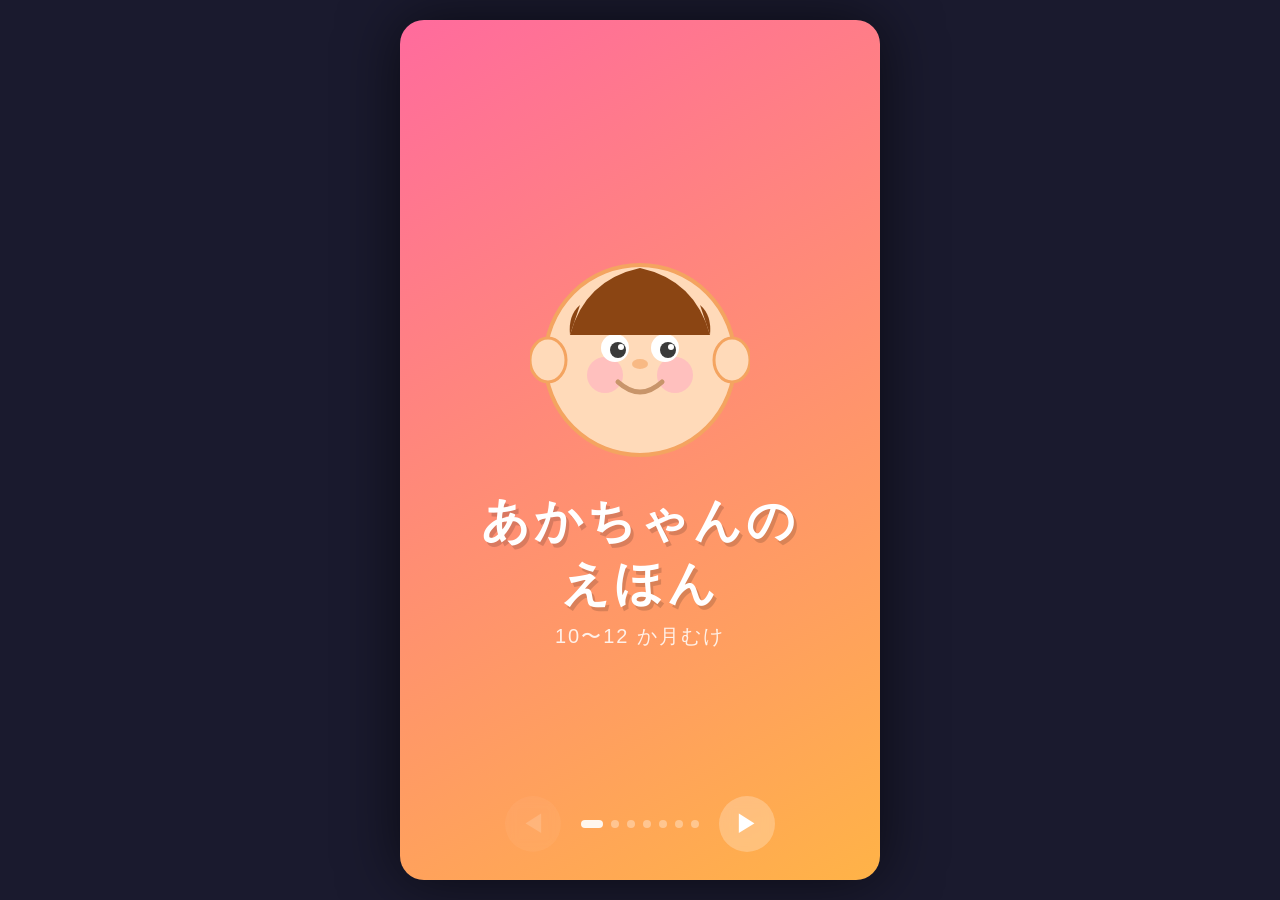
==== ehon.html @ 9839a502 "Add ehon as 4th game, 2x2 button grid" ====
<!DOCTYPE html>
<html lang="ja">
<head>
<meta charset="UTF-8">
<meta name="viewport" content="width=device-width, initial-scale=1.0, maximum-scale=1.0, user-scalable=no">
<title>あかちゃんのえほん</title>
<style>
  * { margin: 0; padding: 0; box-sizing: border-box; -webkit-tap-highlight-color: transparent; }

  body {
    font-family: 'Hiragino Maru Gothic Pro', 'Rounded Mplus 1c', sans-serif;
    background: #1a1a2e;
    display: flex;
    justify-content: center;
    align-items: center;
    min-height: 100vh;
    overflow: hidden;
    user-select: none;
  }

  .book-container {
    position: relative;
    width: 100vw;
    height: 100vh;
    max-width: 480px;
    max-height: 860px;
    margin: auto;
    overflow: hidden;
    border-radius: 0;
    box-shadow: 0 0 60px rgba(0,0,0,0.6);
  }

  @media (min-width: 500px) {
    .book-container {
      border-radius: 24px;
    }
  }

  /* ページ */
  .page {
    position: absolute;
    width: 100%;
    height: 100%;
    display: flex;
    flex-direction: column;
    align-items: center;
    justify-content: center;
    opacity: 0;
    pointer-events: none;
    transition: opacity 0.4s ease;
    padding: 20px;
  }

  .page.active {
    opacity: 1;
    pointer-events: all;
  }

  /* ========== ページ1：タイトル ========== */
  .page-title { background: linear-gradient(160deg, #FF6B9D 0%, #FFB347 50%, #FFE66D 100%); }

  .title-text {
    text-align: center;
    margin-top: 20px;
  }

  .title-main {
    font-size: clamp(28px, 8vw, 48px);
    font-weight: 900;
    color: #fff;
    text-shadow: 3px 4px 0px rgba(0,0,0,0.15);
    letter-spacing: 4px;
    line-height: 1.3;
  }

  .title-sub {
    font-size: clamp(14px, 4vw, 20px);
    color: rgba(255,255,255,0.85);
    margin-top: 8px;
    letter-spacing: 2px;
  }

  /* ========== SVGイラスト共通 ========== */
  .illustration {
    cursor: pointer;
    flex-shrink: 0;
    transition: transform 0.1s ease;
  }

  .illustration:active { transform: scale(0.95); }

  .illustration.bounce {
    animation: bounceAnim 0.5s cubic-bezier(0.36, 0.07, 0.19, 0.97);
  }

  @keyframes bounceAnim {
    0%   { transform: scale(1); }
    20%  { transform: scale(1.18) rotate(-3deg); }
    40%  { transform: scale(0.9) rotate(3deg); }
    60%  { transform: scale(1.1) rotate(-2deg); }
    80%  { transform: scale(0.97); }
    100% { transform: scale(1); }
  }

  .illustration.spin {
    animation: spinAnim 0.6s ease;
  }

  @keyframes spinAnim {
    0%   { transform: rotate(0deg) scale(1); }
    50%  { transform: rotate(180deg) scale(1.1); }
    100% { transform: rotate(360deg) scale(1); }
  }

  .illustration.wobble {
    animation: wobbleAnim 0.5s ease;
  }

  @keyframes wobbleAnim {
    0%   { transform: translateX(0); }
    20%  { transform: translateX(-12px) rotate(-5deg); }
    40%  { transform: translateX(10px) rotate(4deg); }
    60%  { transform: translateX(-8px) rotate(-3deg); }
    80%  { transform: translateX(6px) rotate(2deg); }
    100% { transform: translateX(0); }
  }

  .illustration.pop {
    animation: popAnim 0.4s cubic-bezier(0.175, 0.885, 0.32, 1.275);
  }

  @keyframes popAnim {
    0%   { transform: scale(1); }
    50%  { transform: scale(1.25); }
    100% { transform: scale(1); }
  }

  /* ========== テキスト ========== */
  .word-main {
    font-size: clamp(36px, 11vw, 64px);
    font-weight: 900;
    text-align: center;
    margin-top: 12px;
    line-height: 1.1;
    text-shadow: 2px 3px 0px rgba(0,0,0,0.12);
  }

  .word-sound {
    font-size: clamp(22px, 7vw, 42px);
    font-weight: 800;
    text-align: center;
    margin-top: 6px;
    letter-spacing: 3px;
    transition: transform 0.3s ease;
  }

  .word-sound.ping {
    animation: pingAnim 0.6s ease;
  }

  @keyframes pingAnim {
    0%   { transform: scale(1); }
    40%  { transform: scale(1.4); }
    70%  { transform: scale(0.9); }
    100% { transform: scale(1); }
  }

  .tap-hint {
    font-size: clamp(11px, 3.2vw, 15px);
    color: rgba(255,255,255,0.6);
    margin-top: 10px;
    letter-spacing: 1px;
  }

  /* ========== ナビゲーション ========== */
  .nav {
    position: absolute;
    bottom: 28px;
    left: 0;
    right: 0;
    display: flex;
    align-items: center;
    justify-content: center;
    gap: 20px;
  }

  .nav-btn {
    width: 56px;
    height: 56px;
    border-radius: 50%;
    border: none;
    background: rgba(255,255,255,0.25);
    backdrop-filter: blur(6px);
    cursor: pointer;
    display: flex;
    align-items: center;
    justify-content: center;
    font-size: 24px;
    transition: all 0.15s ease;
    color: white;
  }

  .nav-btn:active { transform: scale(0.9); background: rgba(255,255,255,0.4); }
  .nav-btn:disabled { opacity: 0.2; pointer-events: none; }

  .dots {
    display: flex;
    gap: 8px;
    align-items: center;
  }

  .dot {
    width: 8px;
    height: 8px;
    border-radius: 50%;
    background: rgba(255,255,255,0.35);
    transition: all 0.3s ease;
    cursor: pointer;
  }

  .dot.active {
    width: 22px;
    border-radius: 4px;
    background: rgba(255,255,255,0.9);
  }

  /* ========== ページ個別スタイル ========== */

  /* Page 1: タイトル */
  .page-title { background: linear-gradient(150deg, #FF6B9D, #FFB347); }

  /* Page 2: いぬ */
  .page-dog { background: linear-gradient(150deg, #87CEEB, #E0F4FF); }
  .page-dog .word-main { color: #3a3a6e; }
  .page-dog .word-sound { color: #FF6B35; }
  .page-dog .tap-hint { color: rgba(58,58,110,0.5); }

  /* Page 3: ねこ */
  .page-cat { background: linear-gradient(150deg, #FFD9EC, #FFF0F5); }
  .page-cat .word-main { color: #6e3a5a; }
  .page-cat .word-sound { color: #FF69B4; }
  .page-cat .tap-hint { color: rgba(110,58,90,0.5); }

  /* Page 4: ボール */
  .page-ball { background: linear-gradient(150deg, #C8F7C5, #E8FFF0); }
  .page-ball .word-main { color: #2d6e3a; }
  .page-ball .word-sound { color: #22AA55; }
  .page-ball .tap-hint { color: rgba(45,110,58,0.5); }

  /* Page 5: たいよう */
  .page-sun { background: linear-gradient(150deg, #FFF9C4, #FFFDE7); }
  .page-sun .word-main { color: #7a5800; }
  .page-sun .word-sound { color: #FF9800; }
  .page-sun .tap-hint { color: rgba(122,88,0,0.5); }

  /* Page 6: りんご */
  .page-apple { background: linear-gradient(150deg, #FFE0E0, #FFF5F5); }
  .page-apple .word-main { color: #6e1a1a; }
  .page-apple .word-sound { color: #E53935; }
  .page-apple .tap-hint { color: rgba(110,26,26,0.5); }

  /* Page 7: おつき */
  .page-moon { background: linear-gradient(150deg, #1a1a4e, #2d2d7e); }
  .page-moon .word-main { color: #FFE66D; }
  .page-moon .word-sound { color: #B0C4DE; }
  .page-moon .tap-hint { color: rgba(176,196,222,0.5); }

  /* ========== 星アニメ（月ページ） ========== */
  .stars {
    position: absolute;
    top: 0; left: 0; right: 0; bottom: 0;
    pointer-events: none;
    overflow: hidden;
  }

  .star {
    position: absolute;
    border-radius: 50%;
    background: white;
    animation: twinkle 2s infinite alternate;
  }

  @keyframes twinkle {
    from { opacity: 0.3; transform: scale(0.8); }
    to   { opacity: 1;   transform: scale(1.2); }
  }
</style>
</head>
<body>

<div class="book-container">

  <!-- ============ Page 1: タイトル ============ -->
  <div class="page page-title active" id="page-0">
    <svg class="illustration" width="220" height="220" viewBox="0 0 220 220" onclick="handleTap(this, 'bounce')">
      <!-- 赤ちゃんの顔 -->
      <circle cx="110" cy="110" r="95" fill="#FFDAB9" stroke="#F4A460" stroke-width="4"/>
      <!-- ほっぺ -->
      <circle cx="75" cy="125" r="18" fill="#FFB6C1" opacity="0.7"/>
      <circle cx="145" cy="125" r="18" fill="#FFB6C1" opacity="0.7"/>
      <!-- 目 -->
      <circle cx="85" cy="98" r="14" fill="white"/>
      <circle cx="135" cy="98" r="14" fill="white"/>
      <circle cx="88" cy="100" r="8" fill="#3a3a3a"/>
      <circle cx="138" cy="100" r="8" fill="#3a3a3a"/>
      <circle cx="91" cy="97" r="3" fill="white"/>
      <circle cx="141" cy="97" r="3" fill="white"/>
      <!-- まゆ -->
      <path d="M72 82 Q85 76 98 82" stroke="#c8956a" stroke-width="4" fill="none" stroke-linecap="round"/>
      <path d="M122 82 Q135 76 148 82" stroke="#c8956a" stroke-width="4" fill="none" stroke-linecap="round"/>
      <!-- 鼻 -->
      <ellipse cx="110" cy="114" rx="8" ry="5" fill="#F4A460" opacity="0.6"/>
      <!-- 口（笑顔） -->
      <path d="M88 132 Q110 152 132 132" stroke="#c8956a" stroke-width="5" fill="none" stroke-linecap="round"/>
      <!-- 髪 -->
      <path d="M40 85 Q55 30 110 18 Q165 30 180 85" fill="#8B4513" stroke="none"/>
      <path d="M40 85 Q38 65 50 55" fill="#8B4513"/>
      <path d="M180 85 Q182 65 170 55" fill="#8B4513"/>
      <!-- 耳 -->
      <ellipse cx="18" cy="110" rx="18" ry="22" fill="#FFDAB9" stroke="#F4A460" stroke-width="3"/>
      <ellipse cx="202" cy="110" rx="18" ry="22" fill="#FFDAB9" stroke="#F4A460" stroke-width="3"/>
    </svg>

    <div class="title-text">
      <div class="title-main">あかちゃんの<br>えほん</div>
      <div class="title-sub">10〜12 か月むけ</div>
    </div>
  </div>

  <!-- ============ Page 2: いぬ ============ -->
  <div class="page page-dog" id="page-1">
    <svg class="illustration" width="240" height="220" viewBox="0 0 240 220" onclick="handleTap(this, 'bounce')">
      <!-- 体 -->
      <ellipse cx="120" cy="160" rx="72" ry="52" fill="#D2691E"/>
      <!-- 頭 -->
      <circle cx="120" cy="85" r="65" fill="#D2691E"/>
      <!-- 耳（垂れ耳） -->
      <ellipse cx="62" cy="75" rx="28" ry="42" fill="#8B4513" transform="rotate(-15 62 75)"/>
      <ellipse cx="178" cy="75" rx="28" ry="42" fill="#8B4513" transform="rotate(15 178 75)"/>
      <!-- 顔の白い部分 -->
      <ellipse cx="120" cy="100" rx="42" ry="35" fill="#F5DEB3"/>
      <!-- 目 -->
      <circle cx="100" cy="78" r="12" fill="white"/>
      <circle cx="140" cy="78" r="12" fill="white"/>
      <circle cx="103" cy="80" r="7" fill="#2d1a00"/>
      <circle cx="143" cy="80" r="7" fill="#2d1a00"/>
      <circle cx="106" cy="77" r="2.5" fill="white"/>
      <circle cx="146" cy="77" r="2.5" fill="white"/>
      <!-- 鼻 -->
      <ellipse cx="120" cy="98" rx="14" ry="10" fill="#1a1a1a"/>
      <circle cx="115" cy="95" r="3" fill="rgba(255,255,255,0.3)"/>
      <!-- 口 -->
      <path d="M106 110 Q120 124 134 110" stroke="#1a1a1a" stroke-width="3.5" fill="#FF8C69" stroke-linecap="round"/>
      <!-- 舌 -->
      <ellipse cx="120" cy="118" rx="12" ry="9" fill="#FF6B6B"/>
      <!-- 尻尾 -->
      <path d="M192 145 Q225 120 215 100" stroke="#D2691E" stroke-width="18" fill="none" stroke-linecap="round"/>
      <!-- 足 -->
      <ellipse cx="85" cy="205" rx="22" ry="14" fill="#D2691E"/>
      <ellipse cx="155" cy="205" rx="22" ry="14" fill="#D2691E"/>
      <!-- スポット -->
      <circle cx="155" cy="155" r="18" fill="#8B4513" opacity="0.5"/>
    </svg>
    <div class="word-main">いぬ</div>
    <div class="word-sound" id="sound-1">ワン　ワン！🐾</div>
    <div class="tap-hint">たっぷして みて！</div>
  </div>

  <!-- ============ Page 3: ねこ ============ -->
  <div class="page page-cat" id="page-2">
    <svg class="illustration" width="230" height="220" viewBox="0 0 230 220" onclick="handleTap(this, 'wobble')">
      <!-- 体 -->
      <ellipse cx="115" cy="162" rx="68" ry="50" fill="#E8E8E8"/>
      <!-- 尻尾 -->
      <path d="M183 155 Q218 130 212 95 Q206 75 195 80" stroke="#C0C0C0" stroke-width="16" fill="none" stroke-linecap="round"/>
      <!-- 頭 -->
      <circle cx="115" cy="88" r="62" fill="#E8E8E8"/>
      <!-- 耳 -->
      <polygon points="68,48 48,10 92,28" fill="#E8E8E8" stroke="#E8E8E8"/>
      <polygon points="162,48 182,10 138,28" fill="#E8E8E8" stroke="#E8E8E8"/>
      <!-- 耳の内側 -->
      <polygon points="70,46 56,20 88,32" fill="#FFB6C1"/>
      <polygon points="160,46 174,20 142,32" fill="#FFB6C1"/>
      <!-- 目 -->
      <ellipse cx="95" cy="80" rx="16" ry="18" fill="#90EE90"/>
      <ellipse cx="135" cy="80" rx="16" ry="18" fill="#90EE90"/>
      <ellipse cx="95" cy="80" rx="7" ry="16" fill="#1a1a1a"/>
      <ellipse cx="135" cy="80" rx="7" ry="16" fill="#1a1a1a"/>
      <circle cx="98" cy="76" r="3" fill="white"/>
      <circle cx="138" cy="76" r="3" fill="white"/>
      <!-- 鼻 -->
      <polygon points="115,100 108,108 122,108" fill="#FFB6C1"/>
      <!-- 口 -->
      <path d="M115 108 L100 118" stroke="#C0C0C0" stroke-width="3" stroke-linecap="round"/>
      <path d="M115 108 L130 118" stroke="#C0C0C0" stroke-width="3" stroke-linecap="round"/>
      <!-- ひげ -->
      <line x1="60" y1="105" x2="100" y2="108" stroke="#C0C0C0" stroke-width="2.5" stroke-linecap="round"/>
      <line x1="58" y1="115" x2="100" y2="113" stroke="#C0C0C0" stroke-width="2.5" stroke-linecap="round"/>
      <line x1="130" y1="108" x2="170" y2="105" stroke="#C0C0C0" stroke-width="2.5" stroke-linecap="round"/>
      <line x1="130" y1="113" x2="172" y2="115" stroke="#C0C0C0" stroke-width="2.5" stroke-linecap="round"/>
      <!-- ほっぺ -->
      <circle cx="85" cy="115" r="14" fill="#FFB6C1" opacity="0.5"/>
      <circle cx="145" cy="115" r="14" fill="#FFB6C1" opacity="0.5"/>
      <!-- 足 -->
      <ellipse cx="83" cy="207" rx="22" ry="13" fill="#E8E8E8"/>
      <ellipse cx="147" cy="207" rx="22" ry="13" fill="#E8E8E8"/>
    </svg>
    <div class="word-main">ねこ</div>
    <div class="word-sound" id="sound-2">ニャー　ニャー！🐱</div>
    <div class="tap-hint">たっぷして みて！</div>
  </div>

  <!-- ============ Page 4: ボール ============ -->
  <div class="page page-ball" id="page-3">
    <svg class="illustration" width="220" height="220" viewBox="0 0 220 220" onclick="handleTap(this, 'bounce')">
      <!-- ボール本体 -->
      <circle cx="110" cy="110" r="95" fill="#FF4444"/>
      <!-- 縫い目 -->
      <path d="M15 110 Q55 55 110 55 Q165 55 205 110" stroke="white" stroke-width="6" fill="none" stroke-linecap="round"/>
      <path d="M15 110 Q55 165 110 165 Q165 165 205 110" stroke="white" stroke-width="6" fill="none" stroke-linecap="round"/>
      <!-- 光沢 -->
      <ellipse cx="72" cy="62" rx="28" ry="18" fill="rgba(255,255,255,0.35)" transform="rotate(-30 72 62)"/>
      <!-- 影 -->
      <ellipse cx="110" cy="210" rx="60" ry="8" fill="rgba(0,0,0,0.15)"/>
    </svg>
    <div class="word-main">ボール</div>
    <div class="word-sound" id="sound-3">ころ　ころ〜⚽</div>
    <div class="tap-hint">たっぷして みて！</div>
  </div>

  <!-- ============ Page 5: たいよう ============ -->
  <div class="page page-sun" id="page-4">
    <svg class="illustration" width="230" height="230" viewBox="0 0 230 230" onclick="handleTap(this, 'spin')">
      <!-- 光の筋 -->
      <g id="sunrays">
        <line x1="115" y1="10" x2="115" y2="35" stroke="#FFD700" stroke-width="8" stroke-linecap="round"/>
        <line x1="115" y1="195" x2="115" y2="220" stroke="#FFD700" stroke-width="8" stroke-linecap="round"/>
        <line x1="10" y1="115" x2="35" y2="115" stroke="#FFD700" stroke-width="8" stroke-linecap="round"/>
        <line x1="195" y1="115" x2="220" y2="115" stroke="#FFD700" stroke-width="8" stroke-linecap="round"/>
        <line x1="37" y1="37" x2="55" y2="55" stroke="#FFD700" stroke-width="8" stroke-linecap="round"/>
        <line x1="175" y1="175" x2="193" y2="193" stroke="#FFD700" stroke-width="8" stroke-linecap="round"/>
        <line x1="193" y1="37" x2="175" y2="55" stroke="#FFD700" stroke-width="8" stroke-linecap="round"/>
        <line x1="55" y1="175" x2="37" y2="193" stroke="#FFD700" stroke-width="8" stroke-linecap="round"/>
      </g>
      <!-- 太陽本体 -->
      <circle cx="115" cy="115" r="75" fill="#FFD700" stroke="#FFA500" stroke-width="4"/>
      <!-- 光沢 -->
      <circle cx="85" cy="80" r="20" fill="rgba(255,255,255,0.3)"/>
      <!-- 顔 -->
      <circle cx="95" cy="105" r="10" fill="#FF8C00"/>
      <circle cx="135" cy="105" r="10" fill="#FF8C00"/>
      <circle cx="98" cy="102" r="4" fill="white"/>
      <circle cx="138" cy="102" r="4" fill="white"/>
      <path d="M88 132 Q115 150 142 132" stroke="#FF8C00" stroke-width="5" fill="none" stroke-linecap="round"/>
    </svg>
    <div class="word-main">たいよう</div>
    <div class="word-sound" id="sound-4">キラ　キラ✨</div>
    <div class="tap-hint">たっぷして みて！</div>
  </div>

  <!-- ============ Page 6: りんご ============ -->
  <div class="page page-apple" id="page-5">
    <svg class="illustration" width="210" height="230" viewBox="0 0 210 230" onclick="handleTap(this, 'wobble')">
      <!-- 葉っぱ -->
      <ellipse cx="115" cy="28" rx="30" ry="18" fill="#4CAF50" transform="rotate(-25 115 28)"/>
      <ellipse cx="95" cy="25" rx="22" ry="14" fill="#66BB6A" transform="rotate(20 95 25)"/>
      <!-- 茎 -->
      <rect x="101" y="18" width="8" height="28" rx="4" fill="#795548"/>
      <!-- りんご本体 -->
      <path d="M105 45 Q40 48 30 110 Q22 165 60 195 Q85 215 105 212 Q125 215 150 195 Q188 165 180 110 Q170 48 105 45Z" fill="#E53935"/>
      <!-- 真ん中のくぼみ -->
      <path d="M88 46 Q105 35 122 46" stroke="#C62828" stroke-width="4" fill="none" stroke-linecap="round"/>
      <!-- 光沢 -->
      <ellipse cx="72" cy="90" rx="22" ry="32" fill="rgba(255,255,255,0.3)" transform="rotate(-15 72 90)"/>
      <!-- 影 -->
      <ellipse cx="105" cy="220" rx="55" ry="7" fill="rgba(0,0,0,0.12)"/>
    </svg>
    <div class="word-main">りんご</div>
    <div class="word-sound" id="sound-5">あか　あか！🍎</div>
    <div class="tap-hint">たっぷして みて！</div>
  </div>

  <!-- ============ Page 7: おつき ============ -->
  <div class="page page-moon" id="page-6">
    <!-- 星 -->
    <div class="stars">
      <div class="star" style="width:5px;height:5px;top:8%;left:12%;animation-delay:0s;"></div>
      <div class="star" style="width:4px;height:4px;top:15%;left:75%;animation-delay:0.3s;"></div>
      <div class="star" style="width:6px;height:6px;top:5%;left:55%;animation-delay:0.6s;"></div>
      <div class="star" style="width:3px;height:3px;top:22%;left:30%;animation-delay:0.9s;"></div>
      <div class="star" style="width:5px;height:5px;top:12%;left:88%;animation-delay:0.2s;"></div>
      <div class="star" style="width:4px;height:4px;top:30%;left:8%;animation-delay:0.7s;"></div>
      <div class="star" style="width:3px;height:3px;top:35%;left:65%;animation-delay:1.1s;"></div>
      <div class="star" style="width:6px;height:6px;top:18%;left:45%;animation-delay:0.4s;"></div>
    </div>

    <svg class="illustration" width="210" height="210" viewBox="0 0 210 210" onclick="handleTap(this, 'pop')">
      <!-- お月さま（三日月） -->
      <circle cx="110" cy="105" r="88" fill="#FFE66D"/>
      <circle cx="150" cy="78" r="74" fill="#1a1a4e"/>
      <!-- 光沢 -->
      <ellipse cx="68" cy="65" rx="18" ry="26" fill="rgba(255,255,255,0.25)" transform="rotate(-20 68 65)"/>
      <!-- 顔 -->
      <circle cx="78" cy="95" r="9" fill="#E6B800"/>
      <circle cx="80" cy="93" r="3.5" fill="white"/>
      <circle cx="105" cy="115" r="9" fill="#E6B800"/>
      <circle cx="107" cy="113" r="3.5" fill="white"/>
      <!-- 眠たそうな目 -->
      <path d="M66 96 Q78 88 90 96" stroke="#E6B800" stroke-width="4" fill="none" stroke-linecap="round"/>
      <path d="M93 116 Q105 108 117 116" stroke="#E6B800" stroke-width="4" fill="none" stroke-linecap="round"/>
      <!-- 口 -->
      <path d="M70 120 Q88 130 88 120" stroke="#E6B800" stroke-width="4" fill="none" stroke-linecap="round"/>
      <!-- ほっぺ -->
      <circle cx="65" cy="118" r="10" fill="#FFB347" opacity="0.5"/>
    </svg>
    <div class="word-main">おつき さま</div>
    <div class="word-sound" id="sound-6">おやすみ〜🌙</div>
    <div class="tap-hint">たっぷして みて！</div>
  </div>

  <!-- ナビゲーション -->
  <div class="nav">
    <button class="nav-btn" id="btn-prev" onclick="changePage(-1)" disabled>◀</button>
    <div class="dots" id="dots"></div>
    <button class="nav-btn" id="btn-next" onclick="changePage(1)">▶</button>
  </div>

</div>

<script>
  const TOTAL = 7;
  let current = 0;
  let isAnimating = false;

  // ドットを生成
  const dotsEl = document.getElementById('dots');
  for (let i = 0; i < TOTAL; i++) {
    const d = document.createElement('div');
    d.className = 'dot' + (i === 0 ? ' active' : '');
    d.onclick = () => goTo(i);
    dotsEl.appendChild(d);
  }

  function updateUI() {
    document.querySelectorAll('.page').forEach((p, i) => {
      p.classList.toggle('active', i === current);
    });
    document.querySelectorAll('.dot').forEach((d, i) => {
      d.classList.toggle('active', i === current);
    });
    document.getElementById('btn-prev').disabled = current === 0;
    document.getElementById('btn-next').disabled = current === TOTAL - 1;
  }

  function changePage(dir) {
    if (isAnimating) return;
    const next = current + dir;
    if (next < 0 || next >= TOTAL) return;
    goTo(next);
  }

  function goTo(idx) {
    if (idx === current || isAnimating) return;
    isAnimating = true;
    current = idx;
    updateUI();
    setTimeout(() => { isAnimating = false; }, 450);
  }

  function handleTap(el, animClass) {
    // SVGアニメーション
    el.classList.remove(animClass);
    void el.offsetWidth; // reflow
    el.classList.add(animClass);

    // 擬音語アニメーション
    const pageEl = el.closest('.page');
    const sound = pageEl.querySelector('.word-sound');
    if (sound) {
      sound.classList.remove('ping');
      void sound.offsetWidth;
      sound.classList.add('ping');
    }

    el.addEventListener('animationend', () => el.classList.remove(animClass), { once: true });
    if (sound) sound.addEventListener('animationend', () => sound.classList.remove('ping'), { once: true });
  }

  // キーボード操作
  document.addEventListener('keydown', (e) => {
    if (e.key === 'ArrowRight' || e.key === 'ArrowDown') changePage(1);
    if (e.key === 'ArrowLeft'  || e.key === 'ArrowUp')   changePage(-1);
  });

  // スワイプ操作
  let startX = 0;
  const bc = document.querySelector('.book-container');
  bc.addEventListener('touchstart', e => { startX = e.touches[0].clientX; }, { passive: true });
  bc.addEventListener('touchend', e => {
    const dx = e.changedTouches[0].clientX - startX;
    if (Math.abs(dx) > 50) changePage(dx < 0 ? 1 : -1);
  }, { passive: true });

  updateUI();
</script>

</body>
</html>
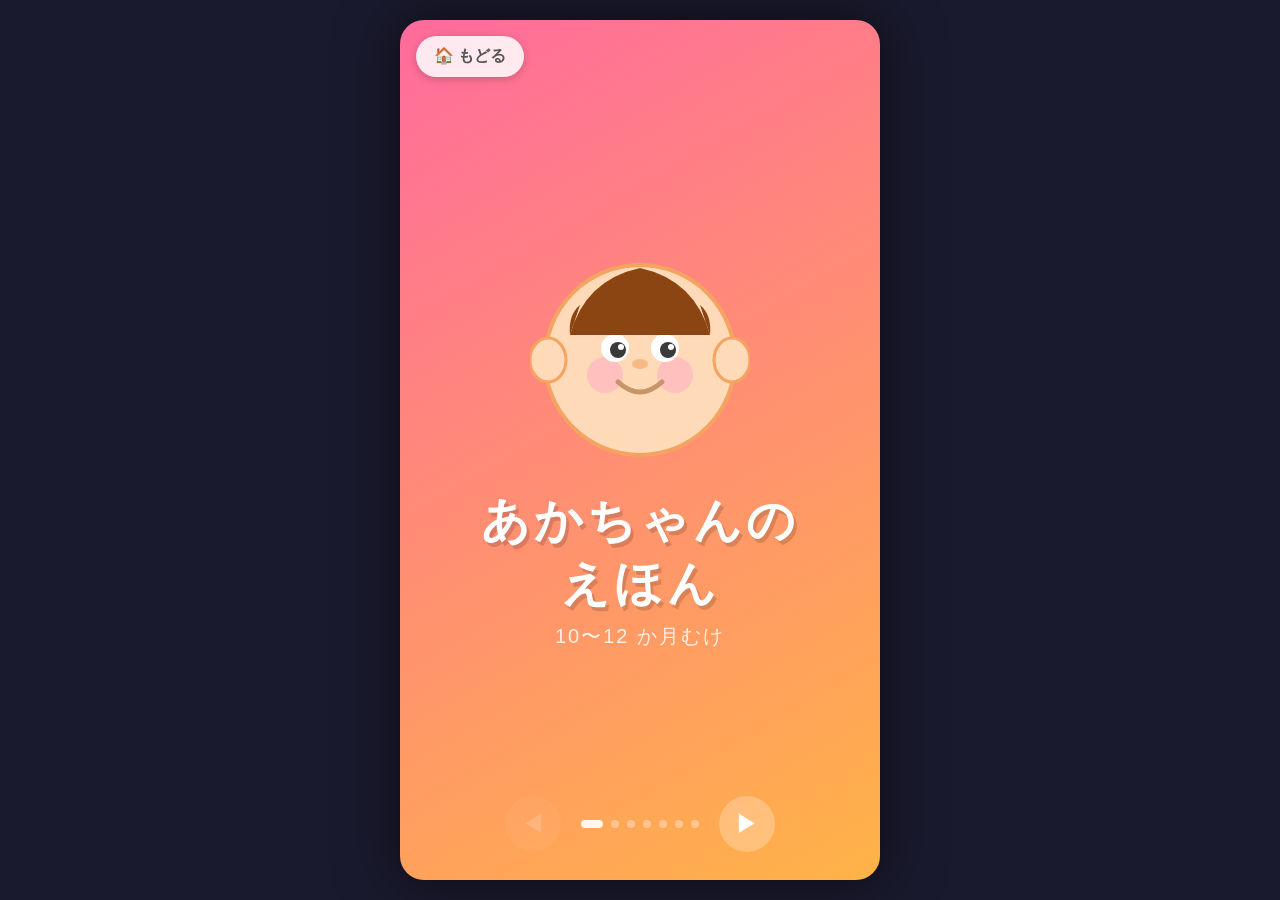
==== commit b5957bc4: "Fix: switch from iframe to page navigation for ehon (iOS speech fix)" ====
--- a/ehon.html
+++ b/ehon.html
@@ -284,6 +284,52 @@
     from { opacity: 0.3; transform: scale(0.8); }
     to   { opacity: 1;   transform: scale(1.2); }
   }
+
+  /* タップ時の大きなアニメーション */
+  .illustration.big-anim {
+    animation: bigBounceAnim 0.7s cubic-bezier(0.36, 0.07, 0.19, 0.97) !important;
+  }
+
+  @keyframes bigBounceAnim {
+    0%   { transform: scale(1); }
+    20%  { transform: scale(1.6) rotate(-6deg); }
+    40%  { transform: scale(0.82) rotate(6deg); }
+    60%  { transform: scale(1.38) rotate(-3deg); }
+    80%  { transform: scale(0.95); }
+    100% { transform: scale(1); }
+  }
+
+  /* 擬音語の大きなアニメーション */
+  @keyframes bigPingAnim {
+    0%   { transform: scale(1); }
+    40%  { transform: scale(1.7); color: #ff4466; }
+    70%  { transform: scale(0.88); }
+    100% { transform: scale(1); }
+  }
+
+  .word-sound.big-ping {
+    animation: bigPingAnim 0.7s ease !important;
+  }
+
+  /* もどるボタン */
+  #back-btn {
+    position: absolute;
+    top: 16px;
+    left: 16px;
+    z-index: 100;
+    background: rgba(255,255,255,0.85);
+    border: none;
+    border-radius: 24px;
+    padding: 10px 18px;
+    font-size: 1rem;
+    font-weight: bold;
+    color: #555;
+    cursor: pointer;
+    box-shadow: 0 2px 8px rgba(0,0,0,0.2);
+    backdrop-filter: blur(4px);
+    -webkit-backdrop-filter: blur(4px);
+  }
+  #back-btn:active { transform: scale(0.95); }
 </style>
 </head>
 <body>
@@ -518,6 +564,9 @@
     <div class="tap-hint">たっぷして みて！</div>
   </div>
 
+  <!-- もどるボタン -->
+  <button id="back-btn" onclick="window.location.href='index.html'">🏠 もどる</button>
+
   <!-- ナビゲーション -->
   <div class="nav">
     <button class="nav-btn" id="btn-prev" onclick="changePage(-1)" disabled>◀</button>
@@ -531,6 +580,32 @@
   const TOTAL = 7;
   let current = 0;
   let isAnimating = false;
+
+  // 各ページの朗読テキストとタップ時の擬音語
+  const pageData = [
+    { narration: 'あかちゃんのえほん。タップしてあそぼう！', tapSound: null },
+    { narration: 'いぬ',     tapSound: 'わんわん！' },
+    { narration: 'ねこ',     tapSound: 'にゃーにゃー！' },
+    { narration: 'ボール',   tapSound: 'ころころ〜' },
+    { narration: 'たいよう', tapSound: 'キラキラ！' },
+    { narration: 'りんご',   tapSound: 'あかあか！' },
+    { narration: 'おつきさま。おやすみなさい', tapSound: 'おやすみ〜' },
+  ];
+
+  // 朗読関数
+  function readPage(idx) {
+    if (!window.speechSynthesis) return;
+    window.speechSynthesis.cancel();
+    const data = pageData[idx];
+    if (!data || !data.narration) return;
+    setTimeout(() => {
+      const msg = new SpeechSynthesisUtterance(data.narration);
+      msg.rate = 0.82;
+      msg.pitch = 1.3;
+      msg.volume = 1.0;
+      window.speechSynthesis.speak(msg);
+    }, 500);
+  }
 
   // ドットを生成
   const dotsEl = document.getElementById('dots');
@@ -550,6 +625,7 @@
     });
     document.getElementById('btn-prev').disabled = current === 0;
     document.getElementById('btn-next').disabled = current === TOTAL - 1;
+    readPage(current);
   }
 
   function changePage(dir) {
@@ -568,22 +644,34 @@
   }
 
   function handleTap(el, animClass) {
-    // SVGアニメーション
-    el.classList.remove(animClass);
-    void el.offsetWidth; // reflow
-    el.classList.add(animClass);
-
-    // 擬音語アニメーション
+    // 朗読を止める
+    window.speechSynthesis.cancel();
+
+    // 大きなアニメーション
+    el.classList.remove('big-anim');
+    void el.offsetWidth;
+    el.classList.add('big-anim');
+    el.addEventListener('animationend', () => el.classList.remove('big-anim'), { once: true });
+
+    // 擬音語アニメーション（大きく）
     const pageEl = el.closest('.page');
     const sound = pageEl.querySelector('.word-sound');
     if (sound) {
-      sound.classList.remove('ping');
+      sound.classList.remove('ping', 'big-ping');
       void sound.offsetWidth;
-      sound.classList.add('ping');
+      sound.classList.add('big-ping');
+      sound.addEventListener('animationend', () => sound.classList.remove('big-ping'), { once: true });
     }
 
-    el.addEventListener('animationend', () => el.classList.remove(animClass), { once: true });
-    if (sound) sound.addEventListener('animationend', () => sound.classList.remove('ping'), { once: true });
+    // タップ擬音語を読み上げ
+    const data = pageData[current];
+    if (data && data.tapSound) {
+      const msg = new SpeechSynthesisUtterance(data.tapSound);
+      msg.rate = 0.85;
+      msg.pitch = 1.6;
+      msg.volume = 1.0;
+      window.speechSynthesis.speak(msg);
+    }
   }
 
   // キーボード操作
